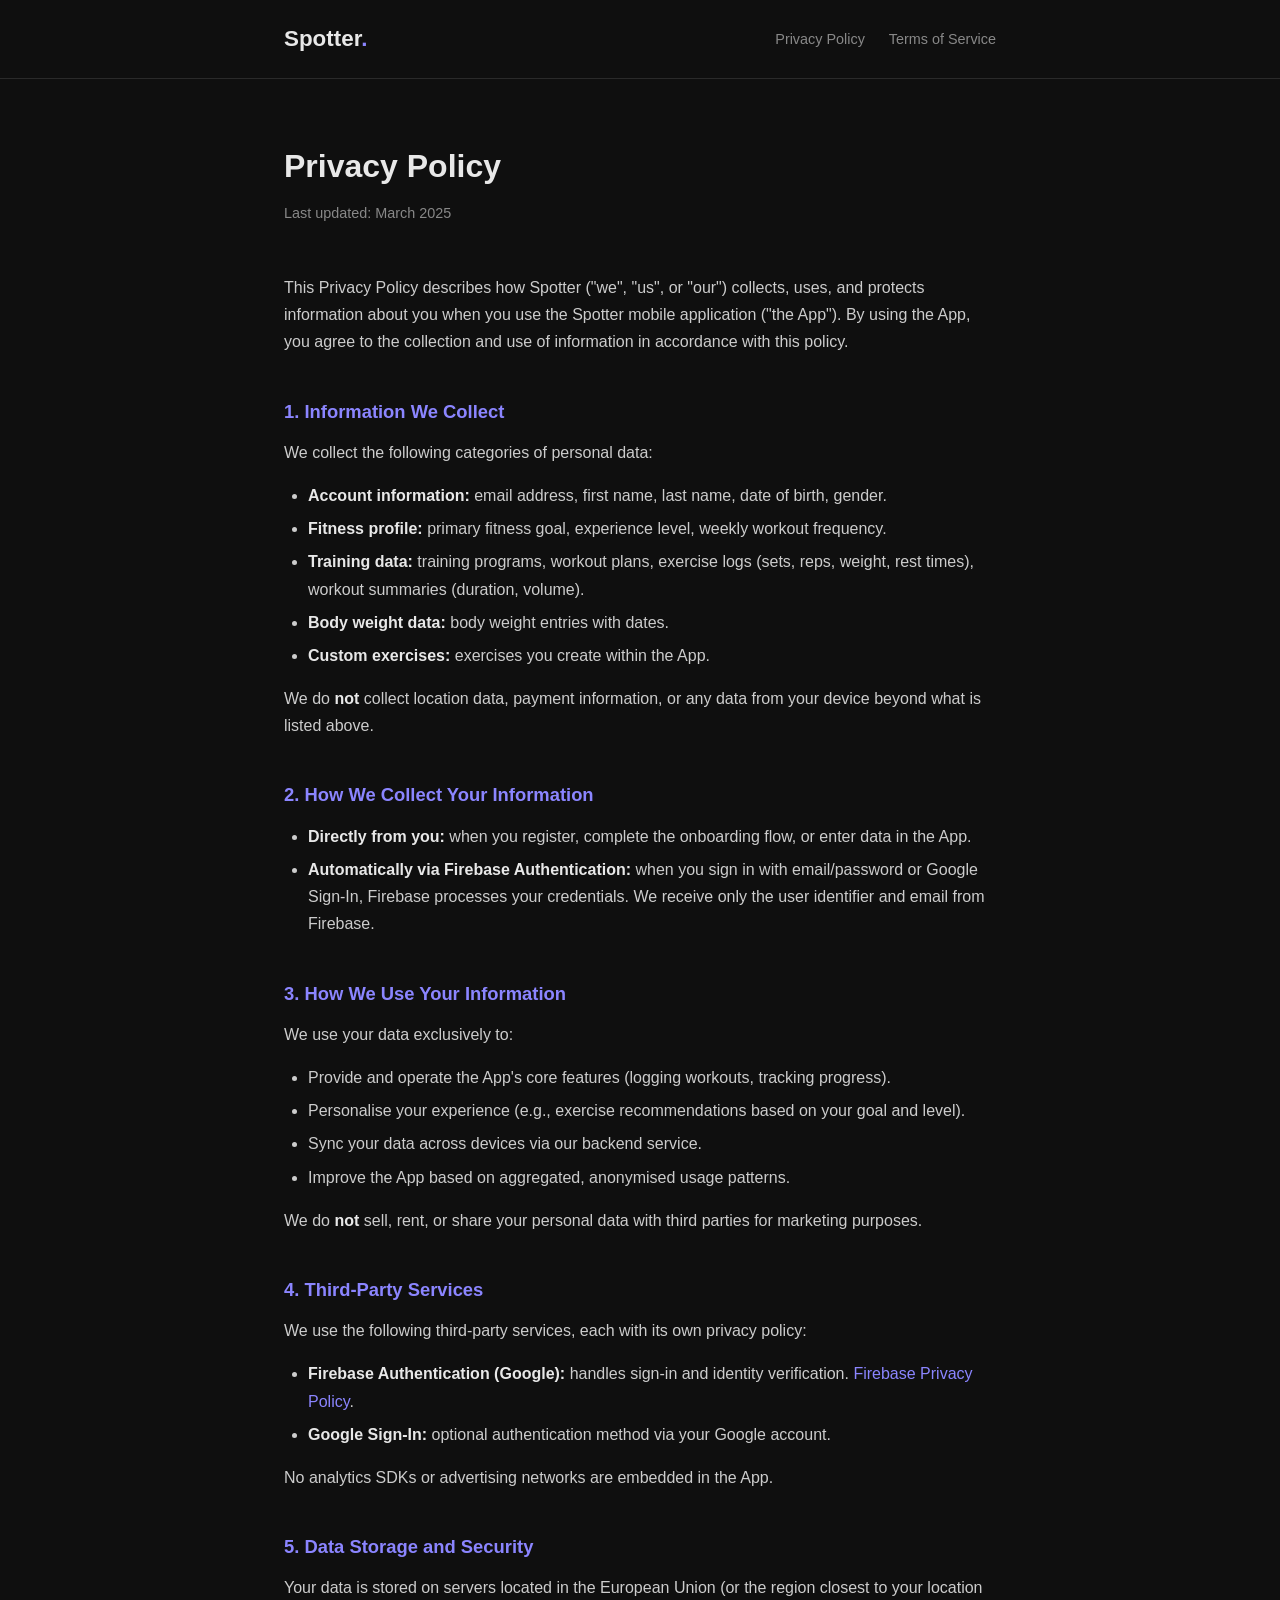
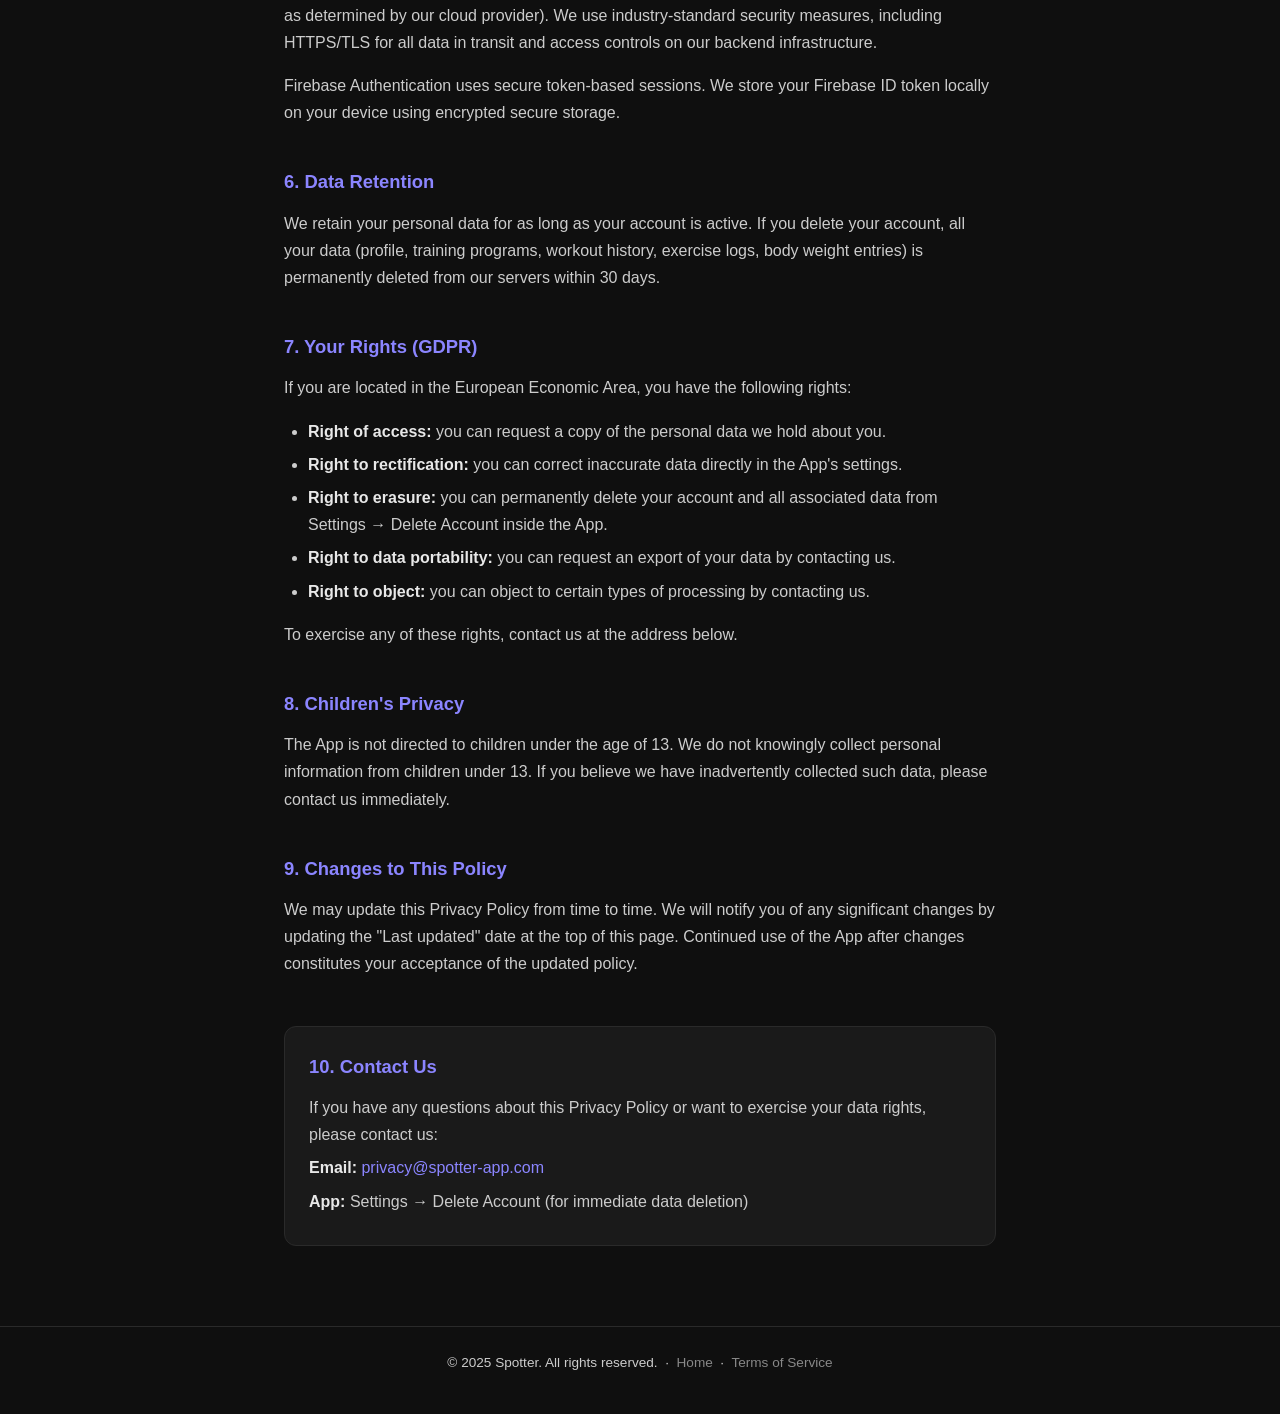
==== privacy.html @ 53fc6e64 "init" ====
<!DOCTYPE html>
<html lang="en">
<head>
  <meta charset="UTF-8">
  <meta name="viewport" content="width=device-width, initial-scale=1.0">
  <title>Privacy Policy — Spotter</title>
  <link rel="stylesheet" href="style.css">
</head>
<body>
  <header>
    <div class="container inner">
      <a class="logo" href="index.html">Spotter<span>.</span></a>
      <nav>
        <a href="privacy.html">Privacy Policy</a>
        <a href="terms.html">Terms of Service</a>
      </nav>
    </div>
  </header>

  <main>
    <div class="container">
      <h1>Privacy Policy</h1>
      <p class="meta">Last updated: March 2025</p>

      <p>
        This Privacy Policy describes how Spotter ("we", "us", or "our") collects, uses, and protects
        information about you when you use the Spotter mobile application ("the App"). By using the App,
        you agree to the collection and use of information in accordance with this policy.
      </p>

      <h2>1. Information We Collect</h2>
      <p>We collect the following categories of personal data:</p>
      <ul>
        <li><strong>Account information:</strong> email address, first name, last name, date of birth, gender.</li>
        <li><strong>Fitness profile:</strong> primary fitness goal, experience level, weekly workout frequency.</li>
        <li><strong>Training data:</strong> training programs, workout plans, exercise logs (sets, reps, weight, rest times), workout summaries (duration, volume).</li>
        <li><strong>Body weight data:</strong> body weight entries with dates.</li>
        <li><strong>Custom exercises:</strong> exercises you create within the App.</li>
      </ul>
      <p>We do <strong>not</strong> collect location data, payment information, or any data from your device beyond what is listed above.</p>

      <h2>2. How We Collect Your Information</h2>
      <ul>
        <li><strong>Directly from you:</strong> when you register, complete the onboarding flow, or enter data in the App.</li>
        <li><strong>Automatically via Firebase Authentication:</strong> when you sign in with email/password or Google Sign-In, Firebase processes your credentials. We receive only the user identifier and email from Firebase.</li>
      </ul>

      <h2>3. How We Use Your Information</h2>
      <p>We use your data exclusively to:</p>
      <ul>
        <li>Provide and operate the App's core features (logging workouts, tracking progress).</li>
        <li>Personalise your experience (e.g., exercise recommendations based on your goal and level).</li>
        <li>Sync your data across devices via our backend service.</li>
        <li>Improve the App based on aggregated, anonymised usage patterns.</li>
      </ul>
      <p>We do <strong>not</strong> sell, rent, or share your personal data with third parties for marketing purposes.</p>

      <h2>4. Third-Party Services</h2>
      <p>We use the following third-party services, each with its own privacy policy:</p>
      <ul>
        <li><strong>Firebase Authentication (Google):</strong> handles sign-in and identity verification. <a href="https://firebase.google.com/support/privacy" target="_blank">Firebase Privacy Policy</a>.</li>
        <li><strong>Google Sign-In:</strong> optional authentication method via your Google account.</li>
      </ul>
      <p>No analytics SDKs or advertising networks are embedded in the App.</p>

      <h2>5. Data Storage and Security</h2>
      <p>
        Your data is stored on servers located in the European Union (or the region closest to your location
        as determined by our cloud provider). We use industry-standard security measures, including
        HTTPS/TLS for all data in transit and access controls on our backend infrastructure.
      </p>
      <p>
        Firebase Authentication uses secure token-based sessions. We store your Firebase ID token locally
        on your device using encrypted secure storage.
      </p>

      <h2>6. Data Retention</h2>
      <p>
        We retain your personal data for as long as your account is active. If you delete your account,
        all your data (profile, training programs, workout history, exercise logs, body weight entries)
        is permanently deleted from our servers within 30 days.
      </p>

      <h2>7. Your Rights (GDPR)</h2>
      <p>If you are located in the European Economic Area, you have the following rights:</p>
      <ul>
        <li><strong>Right of access:</strong> you can request a copy of the personal data we hold about you.</li>
        <li><strong>Right to rectification:</strong> you can correct inaccurate data directly in the App's settings.</li>
        <li><strong>Right to erasure:</strong> you can permanently delete your account and all associated data from Settings → Delete Account inside the App.</li>
        <li><strong>Right to data portability:</strong> you can request an export of your data by contacting us.</li>
        <li><strong>Right to object:</strong> you can object to certain types of processing by contacting us.</li>
      </ul>
      <p>To exercise any of these rights, contact us at the address below.</p>

      <h2>8. Children's Privacy</h2>
      <p>
        The App is not directed to children under the age of 13. We do not knowingly collect personal
        information from children under 13. If you believe we have inadvertently collected such data,
        please contact us immediately.
      </p>

      <h2>9. Changes to This Policy</h2>
      <p>
        We may update this Privacy Policy from time to time. We will notify you of any significant changes
        by updating the "Last updated" date at the top of this page. Continued use of the App after changes
        constitutes your acceptance of the updated policy.
      </p>

      <div class="contact-box">
        <h2 style="margin-top: 0;">10. Contact Us</h2>
        <p>If you have any questions about this Privacy Policy or want to exercise your data rights, please contact us:</p>
        <p><strong>Email:</strong> <a href="mailto:privacy@spotter-app.com">privacy@spotter-app.com</a></p>
        <p><strong>App:</strong> Settings → Delete Account (for immediate data deletion)</p>
      </div>
    </div>
  </main>

  <footer>
    <div class="container">
      <p>&copy; 2025 Spotter. All rights reserved. &nbsp;·&nbsp; <a href="index.html">Home</a> &nbsp;·&nbsp; <a href="terms.html">Terms of Service</a></p>
    </div>
  </footer>
</body>
</html>
---- style.css ----
:root {
  --bg: #0f0f0f;
  --surface: #1a1a1a;
  --border: #2a2a2a;
  --text: #e8e8e8;
  --text-muted: #888;
  --accent: #6c63ff;
  --accent-light: #8b85ff;
}

* {
  box-sizing: border-box;
  margin: 0;
  padding: 0;
}

body {
  background: var(--bg);
  color: var(--text);
  font-family: -apple-system, BlinkMacSystemFont, 'Segoe UI', Roboto, sans-serif;
  font-size: 16px;
  line-height: 1.7;
}

a {
  color: var(--accent-light);
  text-decoration: none;
}
a:hover {
  text-decoration: underline;
}

header {
  border-bottom: 1px solid var(--border);
  padding: 20px 0;
}

header .inner {
  display: flex;
  align-items: center;
  gap: 12px;
}

header .logo {
  font-size: 1.4rem;
  font-weight: 700;
  color: var(--text);
}

header .logo span {
  color: var(--accent-light);
}

nav {
  margin-left: auto;
  display: flex;
  gap: 24px;
  font-size: 0.9rem;
  color: var(--text-muted);
}
nav a { color: var(--text-muted); }
nav a:hover { color: var(--text); text-decoration: none; }

.container {
  max-width: 760px;
  margin: 0 auto;
  padding: 0 24px;
}

main {
  padding: 60px 0 80px;
}

h1 {
  font-size: 2rem;
  font-weight: 700;
  margin-bottom: 8px;
}

.meta {
  color: var(--text-muted);
  font-size: 0.9rem;
  margin-bottom: 48px;
}

h2 {
  font-size: 1.15rem;
  font-weight: 600;
  margin: 40px 0 12px;
  color: var(--accent-light);
}

p {
  margin-bottom: 16px;
  color: #ccc;
}

ul, ol {
  padding-left: 24px;
  margin-bottom: 16px;
  color: #ccc;
}
li {
  margin-bottom: 6px;
}

strong {
  color: var(--text);
}

.contact-box {
  background: var(--surface);
  border: 1px solid var(--border);
  border-radius: 12px;
  padding: 24px;
  margin-top: 48px;
}
.contact-box p { margin-bottom: 6px; }

footer {
  border-top: 1px solid var(--border);
  padding: 24px 0;
  text-align: center;
  color: var(--text-muted);
  font-size: 0.85rem;
}
footer a { color: var(--text-muted); }
footer a:hover { color: var(--text); }

/* Index hero */
.hero {
  text-align: center;
  padding: 80px 0 60px;
}
.hero h1 {
  font-size: 2.8rem;
  margin-bottom: 16px;
}
.hero p {
  font-size: 1.1rem;
  color: var(--text-muted);
  max-width: 460px;
  margin: 0 auto 48px;
}
.cards {
  display: grid;
  grid-template-columns: 1fr 1fr;
  gap: 20px;
  margin-top: 40px;
}
.card {
  background: var(--surface);
  border: 1px solid var(--border);
  border-radius: 16px;
  padding: 32px 24px;
  text-align: left;
  transition: border-color 0.2s;
}
.card:hover {
  border-color: var(--accent);
  text-decoration: none;
}
.card-icon {
  font-size: 2rem;
  margin-bottom: 16px;
}
.card h2 {
  margin: 0 0 8px;
  font-size: 1.1rem;
  color: var(--text);
}
.card p {
  font-size: 0.9rem;
  color: var(--text-muted);
  margin: 0;
}

@media (max-width: 600px) {
  h1 { font-size: 1.6rem; }
  .hero h1 { font-size: 2rem; }
  .cards { grid-template-columns: 1fr; }
}
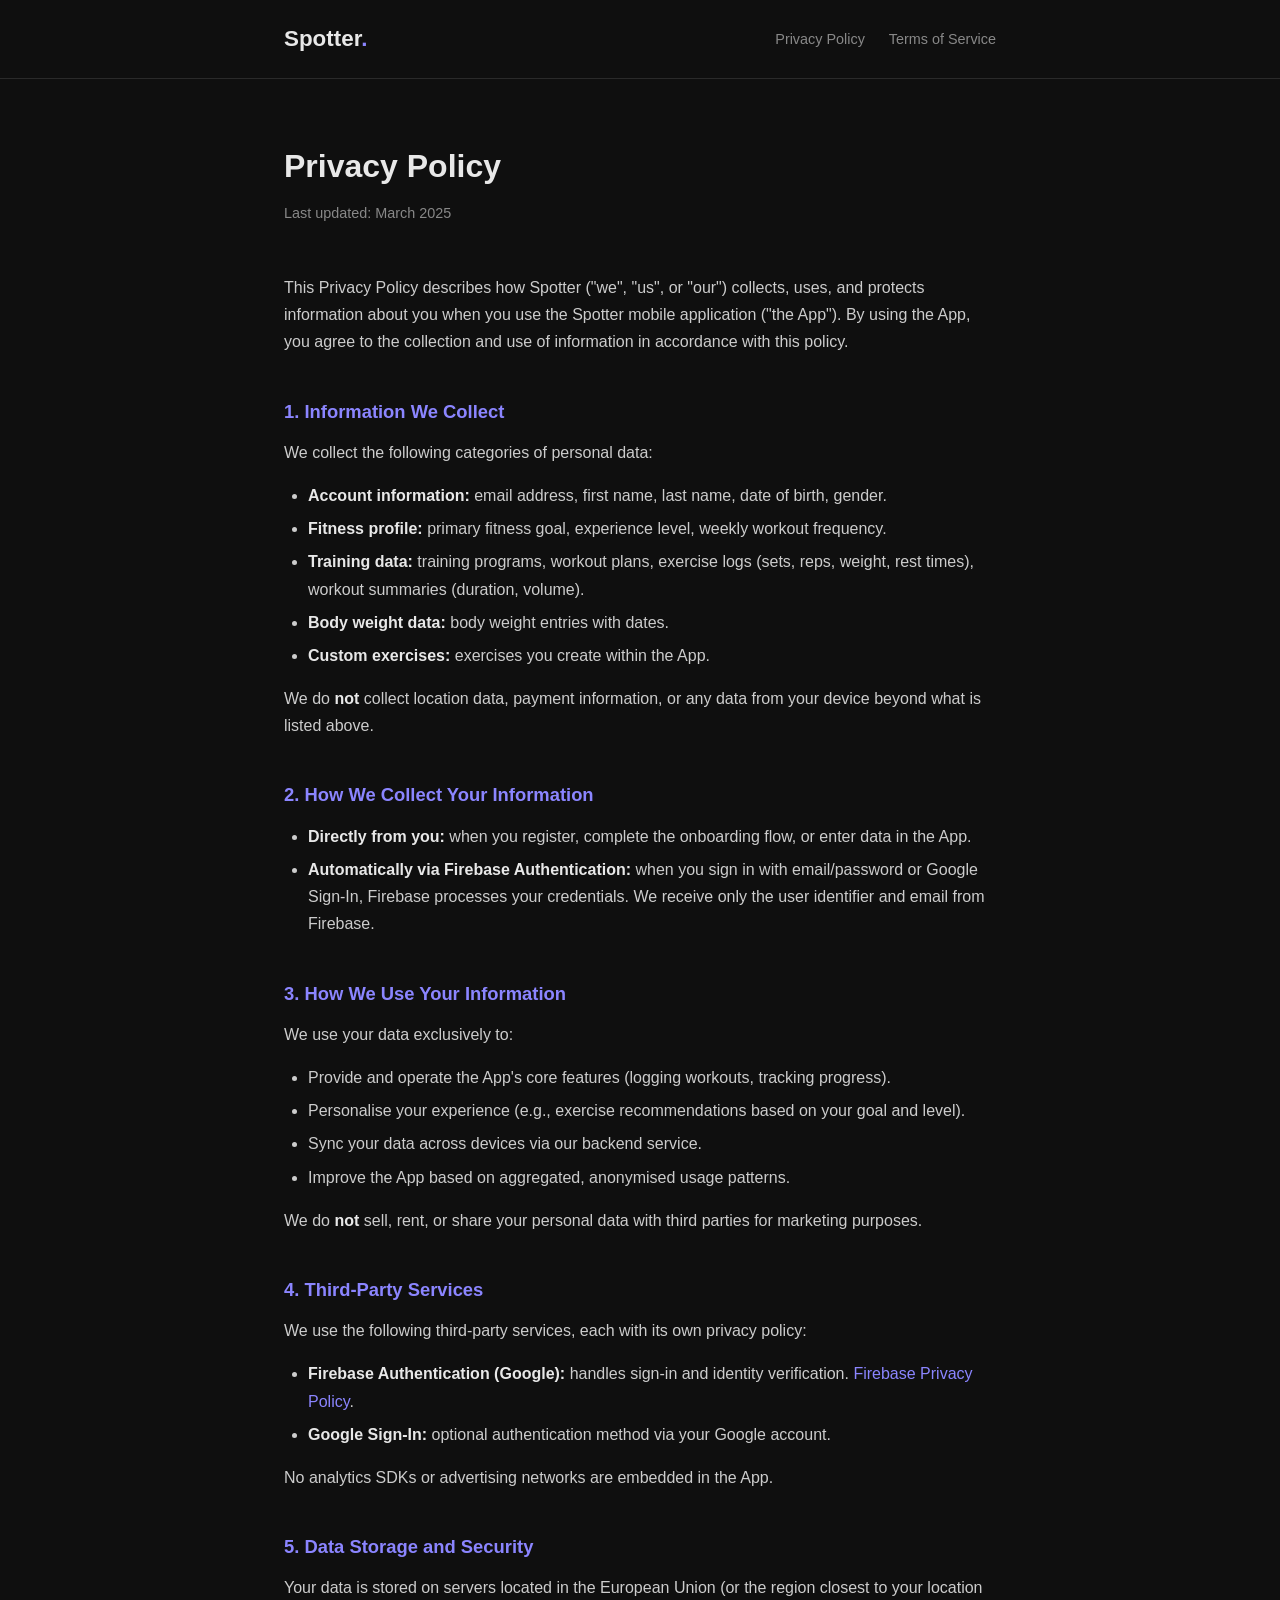
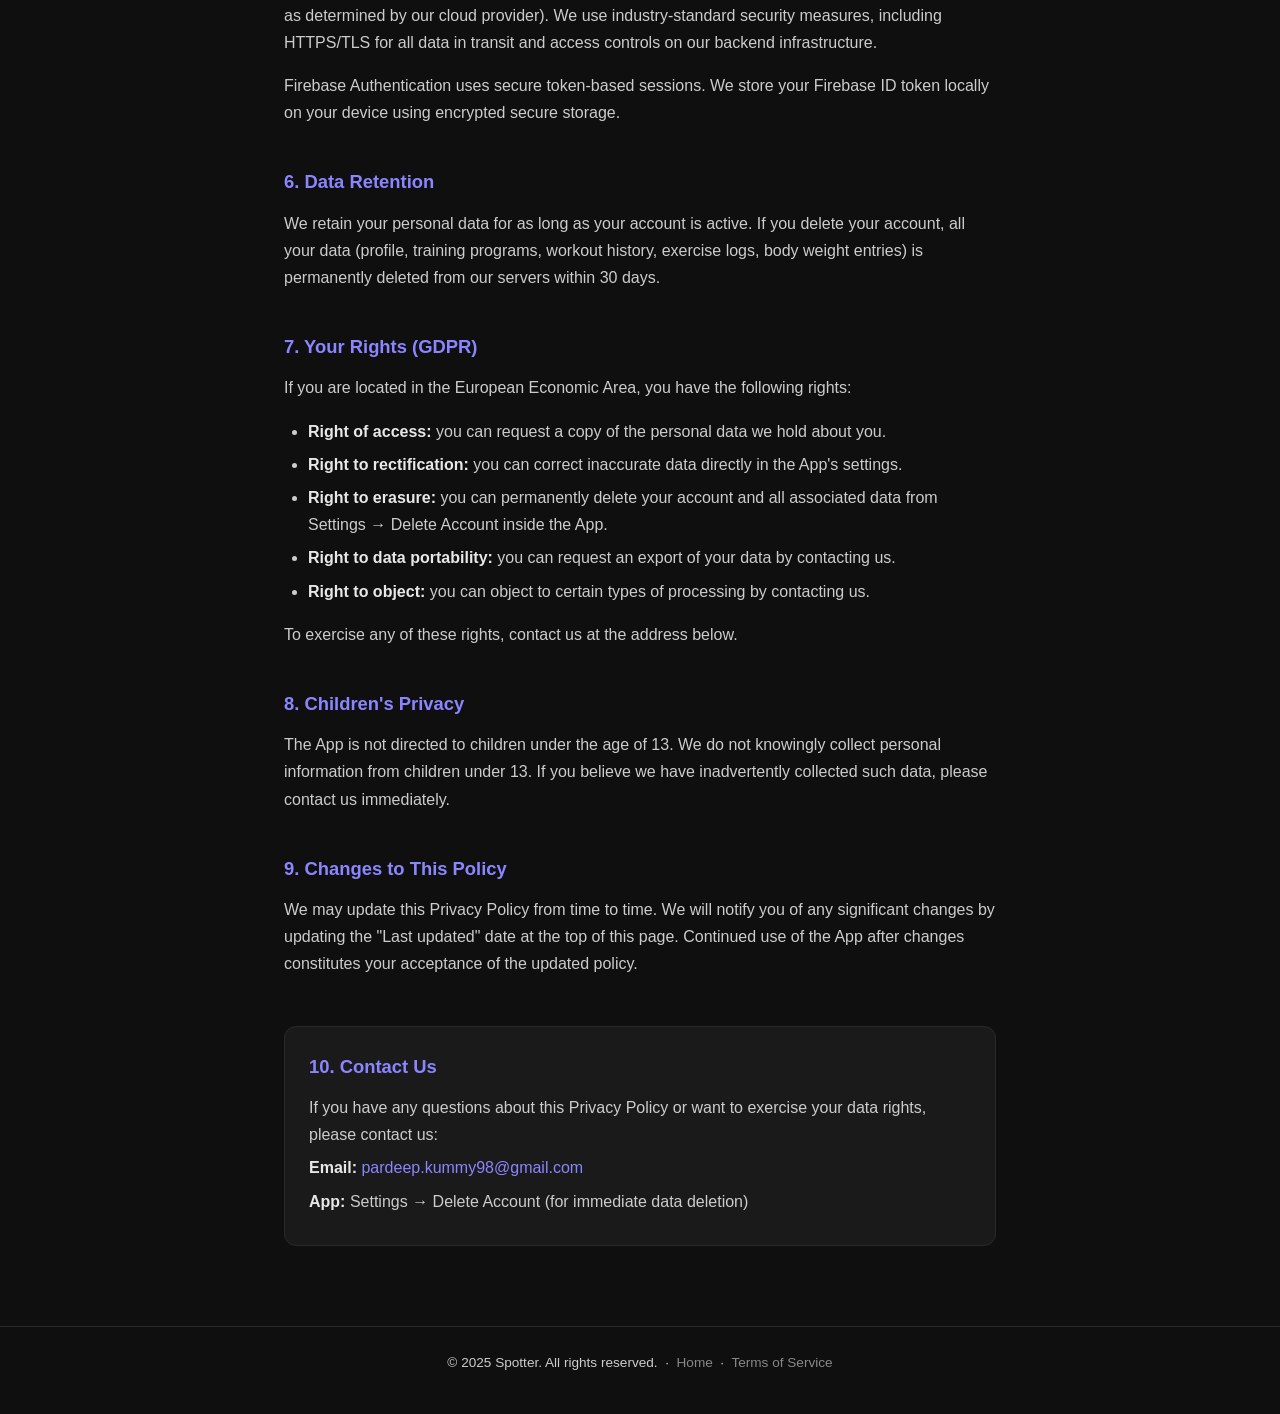
==== commit b6c37ca6: "updated email" ====
--- a/privacy.html
+++ b/privacy.html
@@ -109,7 +109,7 @@
       <div class="contact-box">
         <h2 style="margin-top: 0;">10. Contact Us</h2>
         <p>If you have any questions about this Privacy Policy or want to exercise your data rights, please contact us:</p>
-        <p><strong>Email:</strong> <a href="mailto:privacy@spotter-app.com">privacy@spotter-app.com</a></p>
+        <p><strong>Email:</strong> <a href="mailto:pardeep.kummy98@gmail.com">pardeep.kummy98@gmail.com</a></p>
         <p><strong>App:</strong> Settings → Delete Account (for immediate data deletion)</p>
       </div>
     </div>
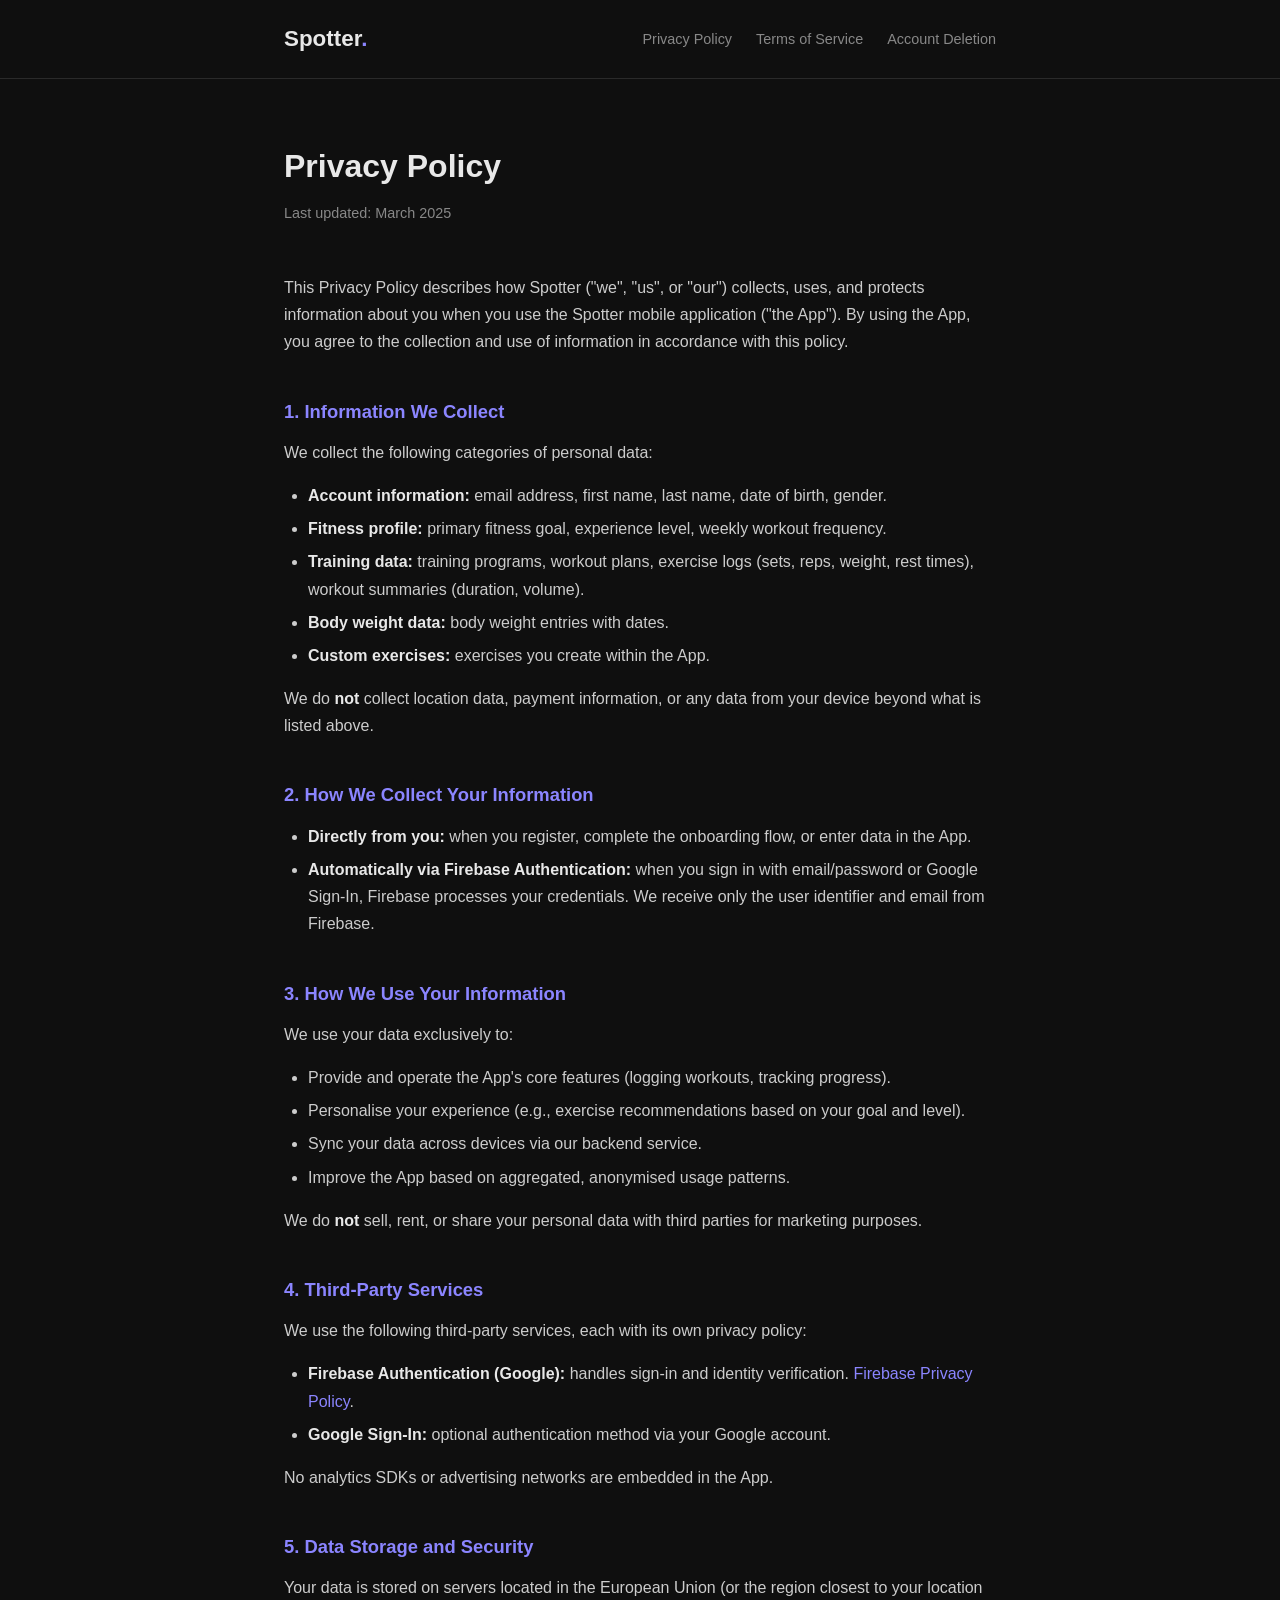
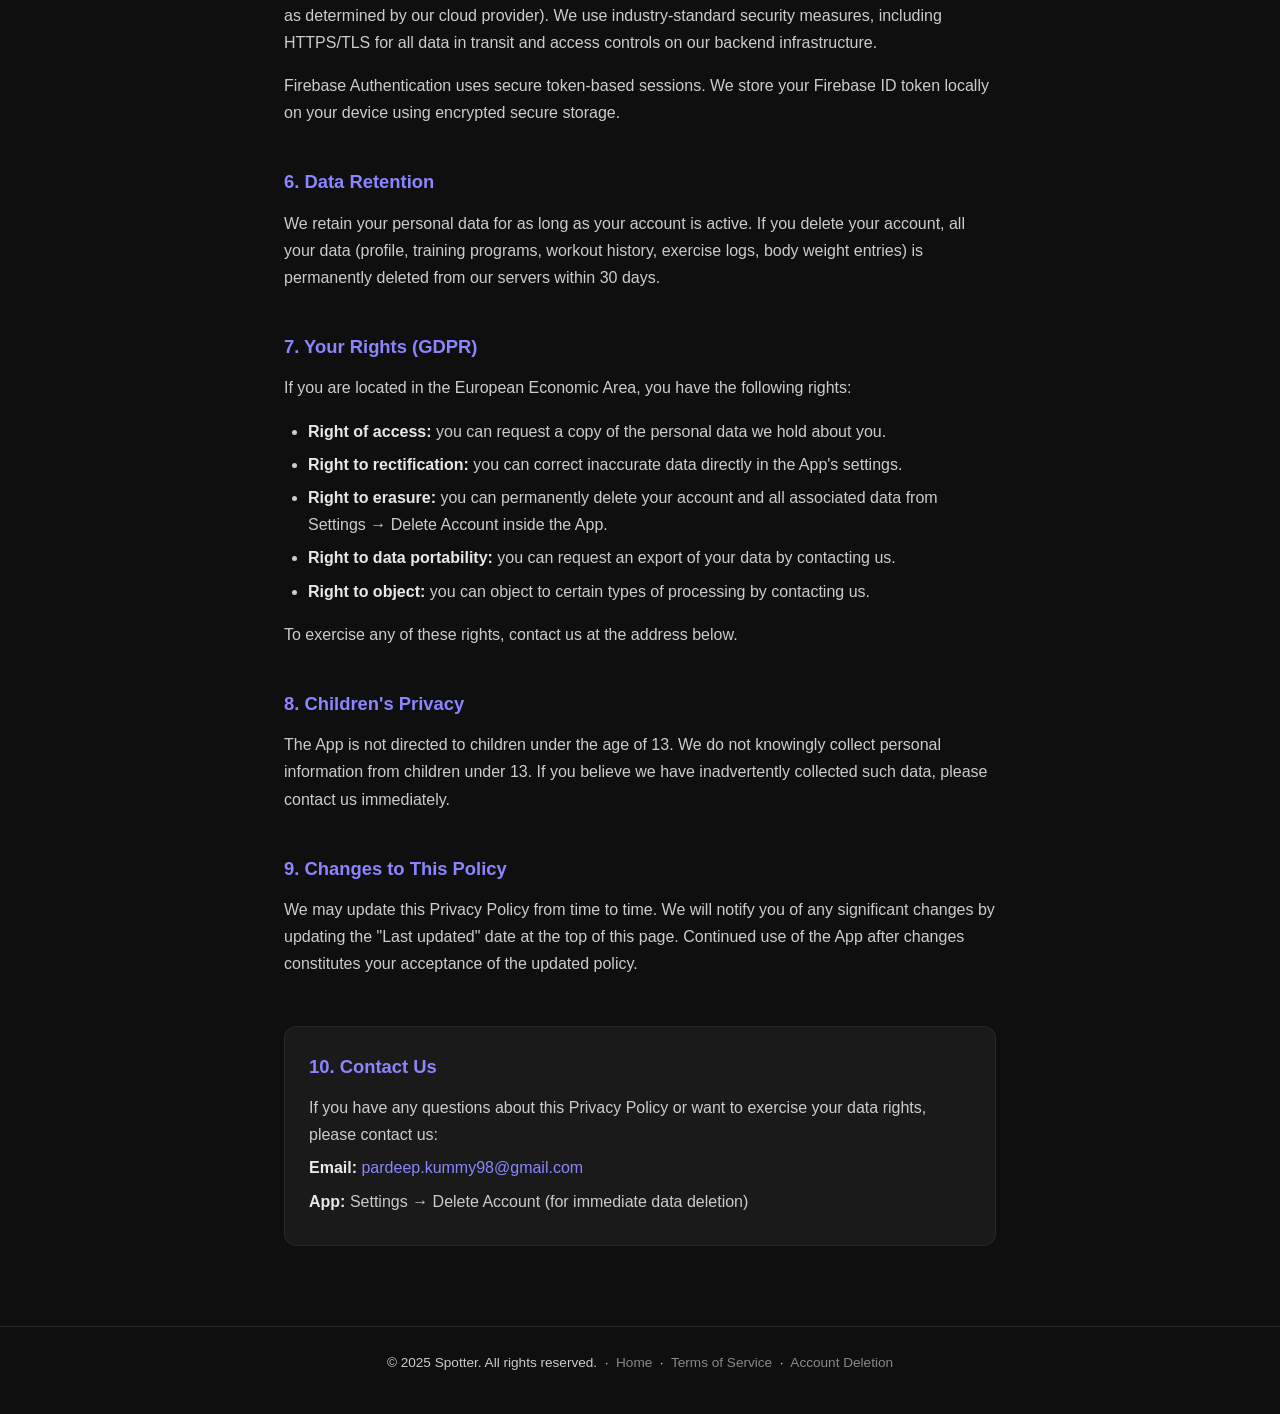
==== commit d0315e55: "Added account delitation" ====
--- a/privacy.html
+++ b/privacy.html
@@ -13,6 +13,7 @@
       <nav>
         <a href="privacy.html">Privacy Policy</a>
         <a href="terms.html">Terms of Service</a>
+        <a href="account-deletion.html">Account Deletion</a>
       </nav>
     </div>
   </header>
@@ -117,7 +118,7 @@
 
   <footer>
     <div class="container">
-      <p>&copy; 2025 Spotter. All rights reserved. &nbsp;·&nbsp; <a href="index.html">Home</a> &nbsp;·&nbsp; <a href="terms.html">Terms of Service</a></p>
+      <p>&copy; 2025 Spotter. All rights reserved. &nbsp;·&nbsp; <a href="index.html">Home</a> &nbsp;·&nbsp; <a href="terms.html">Terms of Service</a> &nbsp;·&nbsp; <a href="account-deletion.html">Account Deletion</a></p>
     </div>
   </footer>
 </body>
--- a/style.css
+++ b/style.css
@@ -144,7 +144,7 @@
 }
 .cards {
   display: grid;
-  grid-template-columns: 1fr 1fr;
+  grid-template-columns: repeat(3, 1fr);
   gap: 20px;
   margin-top: 40px;
 }
